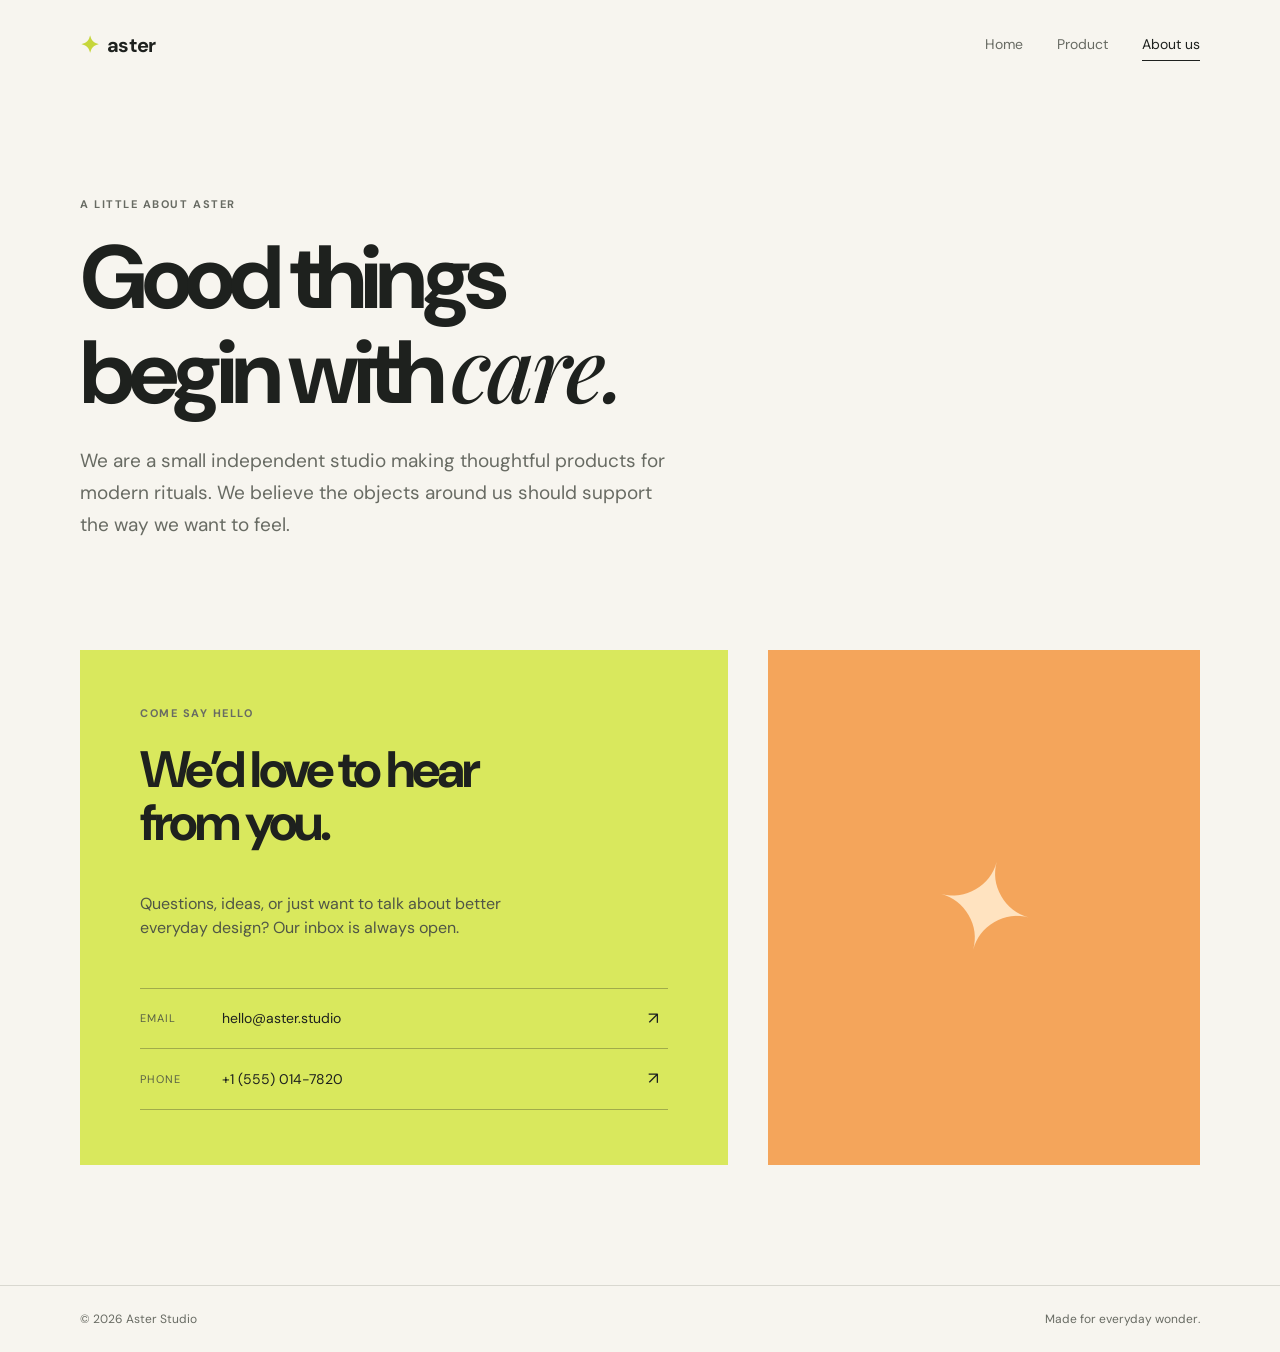
==== about.html @ 7100d3a5 "Add files via upload" ====
<!doctype html>
<html lang="en">
<head>
  <meta charset="utf-8">
  <meta name="viewport" content="width=device-width, initial-scale=1">
  <meta name="description" content="Learn about Aster and get in touch with our team.">
  <title>About us — Aster</title>
  <link rel="stylesheet" href="styles.css">
</head>
<body>
  <header class="site-header">
    <div class="container nav-wrap">
      <a class="brand" href="index.html" aria-label="Aster home"><span class="brand-mark" aria-hidden="true">✦</span><span>aster</span></a>
      <button class="menu-toggle" type="button" aria-expanded="false" aria-controls="site-nav">Menu</button>
      <nav id="site-nav" class="site-nav" aria-label="Primary navigation">
        <a href="index.html">Home</a><a href="product.html">Product</a><a class="active" href="about.html">About us</a>
      </nav>
    </div>
  </header>

  <main>
    <section class="about-hero container">
      <p class="eyebrow">A little about Aster</p>
      <h1>Good things begin with <em>care.</em></h1>
      <p class="about-lead">We are a small independent studio making thoughtful products for modern rituals. We believe the objects around us should support the way we want to feel.</p>
    </section>
    <section class="contact-section container">
      <div class="contact-card">
        <p class="eyebrow">Come say hello</p>
        <h2>We’d love to hear from you.</h2>
        <p>Questions, ideas, or just want to talk about better everyday design? Our inbox is always open.</p>
        <div class="contact-links">
          <a href="mailto:hello@aster.studio"><span>Email</span>hello@aster.studio <b>↗</b></a>
          <a href="tel:+15550147820"><span>Phone</span>+1 (555) 014-7820 <b>↗</b></a>
        </div>
      </div>
      <div class="about-art" aria-hidden="true"><span>✦</span></div>
    </section>
  </main>
  <footer class="site-footer"><div class="container footer-row"><span>© <span data-year></span> Aster Studio</span><span>Made for everyday wonder.</span></div></footer>
  <script src="script.js"></script>
</body>
</html>
---- styles.css ----
@import url('https://fonts.googleapis.com/css2?family=DM+Sans:wght@400;500;600;700&family=Playfair+Display:ital,wght@0,500;1,500;1,600&display=swap');

:root { --ink:#1e211e; --muted:#686b63; --cream:#f7f5ef; --lime:#d9e85d; --line:#d9d8d0; --orange:#f4a55b; }
* { box-sizing:border-box; }
body { margin:0; color:var(--ink); background:var(--cream); font-family:'DM Sans',sans-serif; line-height:1.5; }
a { color:inherit; text-decoration:none; }
.container { width:min(1120px, calc(100% - 80px)); margin:0 auto; }
.site-header { padding:28px 0; }
.nav-wrap,.footer-row { display:flex; align-items:center; justify-content:space-between; }
.brand { display:flex; align-items:center; gap:9px; font-size:20px; font-weight:700; letter-spacing:-.04em; }
.brand-mark { color:#c6d63b; font-size:23px; }
.site-nav { display:flex; gap:34px; font-size:14px; }
.site-nav a { color:var(--muted); padding:5px 0; border-bottom:1px solid transparent; }
.site-nav a:hover,.site-nav a.active { color:var(--ink); border-color:var(--ink); }
.menu-toggle { display:none; border:0; background:transparent; font:inherit; }
.hero { min-height:625px; display:grid; grid-template-columns:1fr 1fr; align-items:center; gap:40px; }
.eyebrow { color:var(--muted); text-transform:uppercase; letter-spacing:.14em; font-size:11px; font-weight:700; margin:0 0 22px; }
h1,h2,h3,p { margin-top:0; }
h1 { max-width:600px; font-size:clamp(52px,7vw,88px); line-height:.98; letter-spacing:-.07em; margin-bottom:28px; }
h1 em,h2 em { font-family:'Playfair Display',serif; font-weight:500; letter-spacing:-.04em; }
.hero-text { color:var(--muted); font-size:17px; max-width:410px; line-height:1.7; margin-bottom:35px; }
.button-row { display:flex; align-items:center; gap:27px; }
.button { display:inline-flex; align-items:center; gap:28px; padding:16px 20px; font-size:13px; font-weight:700; }
.button-dark { color:#fff; background:var(--ink); }
.button-light { color:var(--ink); background:var(--lime); }
.text-link { font-size:13px; font-weight:700; border-bottom:1px solid var(--ink); padding-bottom:4px; }
.text-link span { margin-left:9px; }
.hero-art { height:470px; position:relative; overflow:hidden; background:var(--lime); }
.sun-glow { position:absolute; width:320px; height:320px; border-radius:50%; background:#edf59f; top:62px; left:calc(50% - 160px); }
.product-orbit { position:absolute; border:1px solid rgba(30,33,30,.28); border-radius:50%; transform:rotate(-25deg); }
.orbit-one { width:390px; height:150px; left:calc(50% - 195px); top:166px; }
.orbit-two { width:460px; height:210px; left:calc(50% - 230px); top:135px; transform:rotate(45deg); }
.product-shape { position:absolute; left:calc(50% - 68px); top:130px; width:136px; }
.product-top { width:136px; height:42px; border-radius:50%; background:#fff9e7; border:4px solid #dfd9c0; }
.product-body { height:145px; margin-top:-20px; background:linear-gradient(90deg,#e8e1cb,#fff9e7 50%,#d3ccb5); border-left:4px solid #dfd9c0; border-right:4px solid #dfd9c0; display:flex; justify-content:center; align-items:center; }
.product-body span { display:block; width:14px; height:14px; border-radius:50%; background:var(--orange); box-shadow:0 0 0 10px rgba(244,165,91,.18); }
.product-base { height:23px; background:#cfc8b1; border-radius:0 0 50% 50%; border:4px solid #bab29a; margin-top:-7px; }
.art-note { position:absolute; font-family:'Playfair Display',serif; font-size:13px; font-style:italic; }
.note-one { top:45px; left:25px; transform:rotate(-8deg); }.note-two { bottom:43px; right:25px; transform:rotate(8deg); }
.intro-band { padding:92px 0; background:#eae8df; }
.intro-grid { display:grid; grid-template-columns:1fr 2fr 1.2fr; gap:40px; align-items:start; }
.intro-grid h2 { font-size:clamp(30px,4vw,47px); line-height:1.08; letter-spacing:-.06em; margin:0; }.intro-grid > p:last-child { color:var(--muted); max-width:260px; }
.values-section { display:grid; grid-template-columns:repeat(3,1fr); gap:50px; padding:90px 0 110px; }.value-number,.detail-item > span { color:var(--muted); font-size:11px; }.value-card h3 { font-size:22px; margin:25px 0 10px; letter-spacing:-.04em; }.value-card p { color:var(--muted); max-width:240px; font-size:14px; }
.site-footer { border-top:1px solid var(--line); padding:24px 0; color:var(--muted); font-size:12px; }
.page-hero { min-height:510px; display:grid; grid-template-columns:1fr 1fr; align-items:center; gap:50px; }.page-hero h1 { font-size:clamp(60px,8vw,110px); }.product-showcase { height:370px; background:#eae8df; position:relative; overflow:hidden; }.showcase-glow { position:absolute; width:300px; height:300px; border-radius:50%; background:var(--orange); opacity:.75; top:36px; left:calc(50% - 150px); }.showcase-object { position:absolute; top:75px; left:calc(50% - 75px); width:150px; height:230px; background:linear-gradient(90deg,#d4c6aa,#fff6dd 48%,#c9baa0); border-radius:75px 75px 36px 36px; box-shadow:17px 19px 0 rgba(30,33,30,.12); }.object-light { width:18px; height:18px; border-radius:50%; background:var(--lime); margin:96px auto 0; box-shadow:0 0 0 12px rgba(217,232,93,.23); }.object-detail { position:absolute; bottom:23px; left:30px; right:30px; height:2px; background:rgba(30,33,30,.2); }.product-details { display:grid; grid-template-columns:1fr 1.2fr; gap:100px; padding:105px 0; }.detail-intro h2 { font-size:clamp(35px,4vw,55px); letter-spacing:-.06em; line-height:1.06; }.detail-list { border-top:1px solid var(--line); }.detail-item { display:grid; grid-template-columns:42px 1fr; gap:22px; padding:26px 0; border-bottom:1px solid var(--line); }.detail-item h3 { font-size:17px; margin:0 0 7px; }.detail-item p { color:var(--muted); font-size:14px; margin:0; max-width:350px; }.cta-band { background:var(--ink); color:#fff; padding:90px 0; }.cta-content { text-align:center; }.cta-content .eyebrow { color:#afb5a7; }.cta-content h2 { font-size:clamp(35px,5vw,60px); letter-spacing:-.06em; margin-bottom:30px; }
.about-hero { padding:105px 0 90px; max-width:850px; margin-left:max(40px, calc((100% - 1120px)/2)); }.about-hero h1 { font-size:clamp(50px,7vw,92px); }.about-lead { color:var(--muted); font-size:19px; line-height:1.7; max-width:590px; }.contact-section { display:grid; grid-template-columns:1.2fr .8fr; gap:40px; padding-bottom:120px; }.contact-card { background:var(--lime); padding:55px 60px; }.contact-card h2 { font-size:clamp(32px,4vw,52px); line-height:1.03; letter-spacing:-.06em; max-width:420px; }.contact-card > p:not(.eyebrow) { color:#505646; max-width:400px; }.contact-links { margin-top:48px; }.contact-links a { display:grid; grid-template-columns:70px 1fr 20px; gap:12px; align-items:center; border-top:1px solid rgba(30,33,30,.3); padding:17px 0; font-size:14px; }.contact-links a:last-child { border-bottom:1px solid rgba(30,33,30,.3); }.contact-links span { font-size:11px; text-transform:uppercase; color:#596145; letter-spacing:.1em; }.contact-links b { font-size:17px; font-weight:400; }.about-art { background:var(--orange); display:grid; place-items:center; min-height:370px; }.about-art span { font-size:120px; color:#ffe3c0; transform:rotate(15deg); }
@media (max-width:700px) { .container { width:min(100% - 40px, 520px); }.site-header { padding:20px 0; }.menu-toggle { display:block; z-index:2; font-size:13px; }.site-nav { display:none; position:absolute; top:65px; left:20px; right:20px; padding:18px 20px; background:var(--ink); flex-direction:column; gap:12px; z-index:1; }.site-nav.open { display:flex; }.site-nav a,.site-nav a.active { color:#fff; border:0; }.hero,.page-hero,.product-details,.contact-section { grid-template-columns:1fr; }.hero { min-height:auto; padding:70px 0 80px; gap:60px; }.hero-art { height:370px; }.intro-band { padding:65px 0; }.intro-grid,.values-section { grid-template-columns:1fr; gap:24px; }.values-section { padding:65px 0 80px; gap:45px; }.value-card h3 { margin-top:12px; }.footer-row { gap:15px; align-items:flex-start; flex-direction:column; }.page-hero { padding:70px 0; gap:30px; }.page-hero h1 { margin-bottom:20px; }.product-showcase { height:320px; }.product-details { padding:75px 0; gap:30px; }.cta-band { padding:70px 0; }.about-hero { margin:0 auto; padding:75px 0 55px; }.contact-section { padding-bottom:75px; gap:20px; }.contact-card { padding:35px 28px; }.about-art { min-height:260px; }.about-art span { font-size:90px; } }
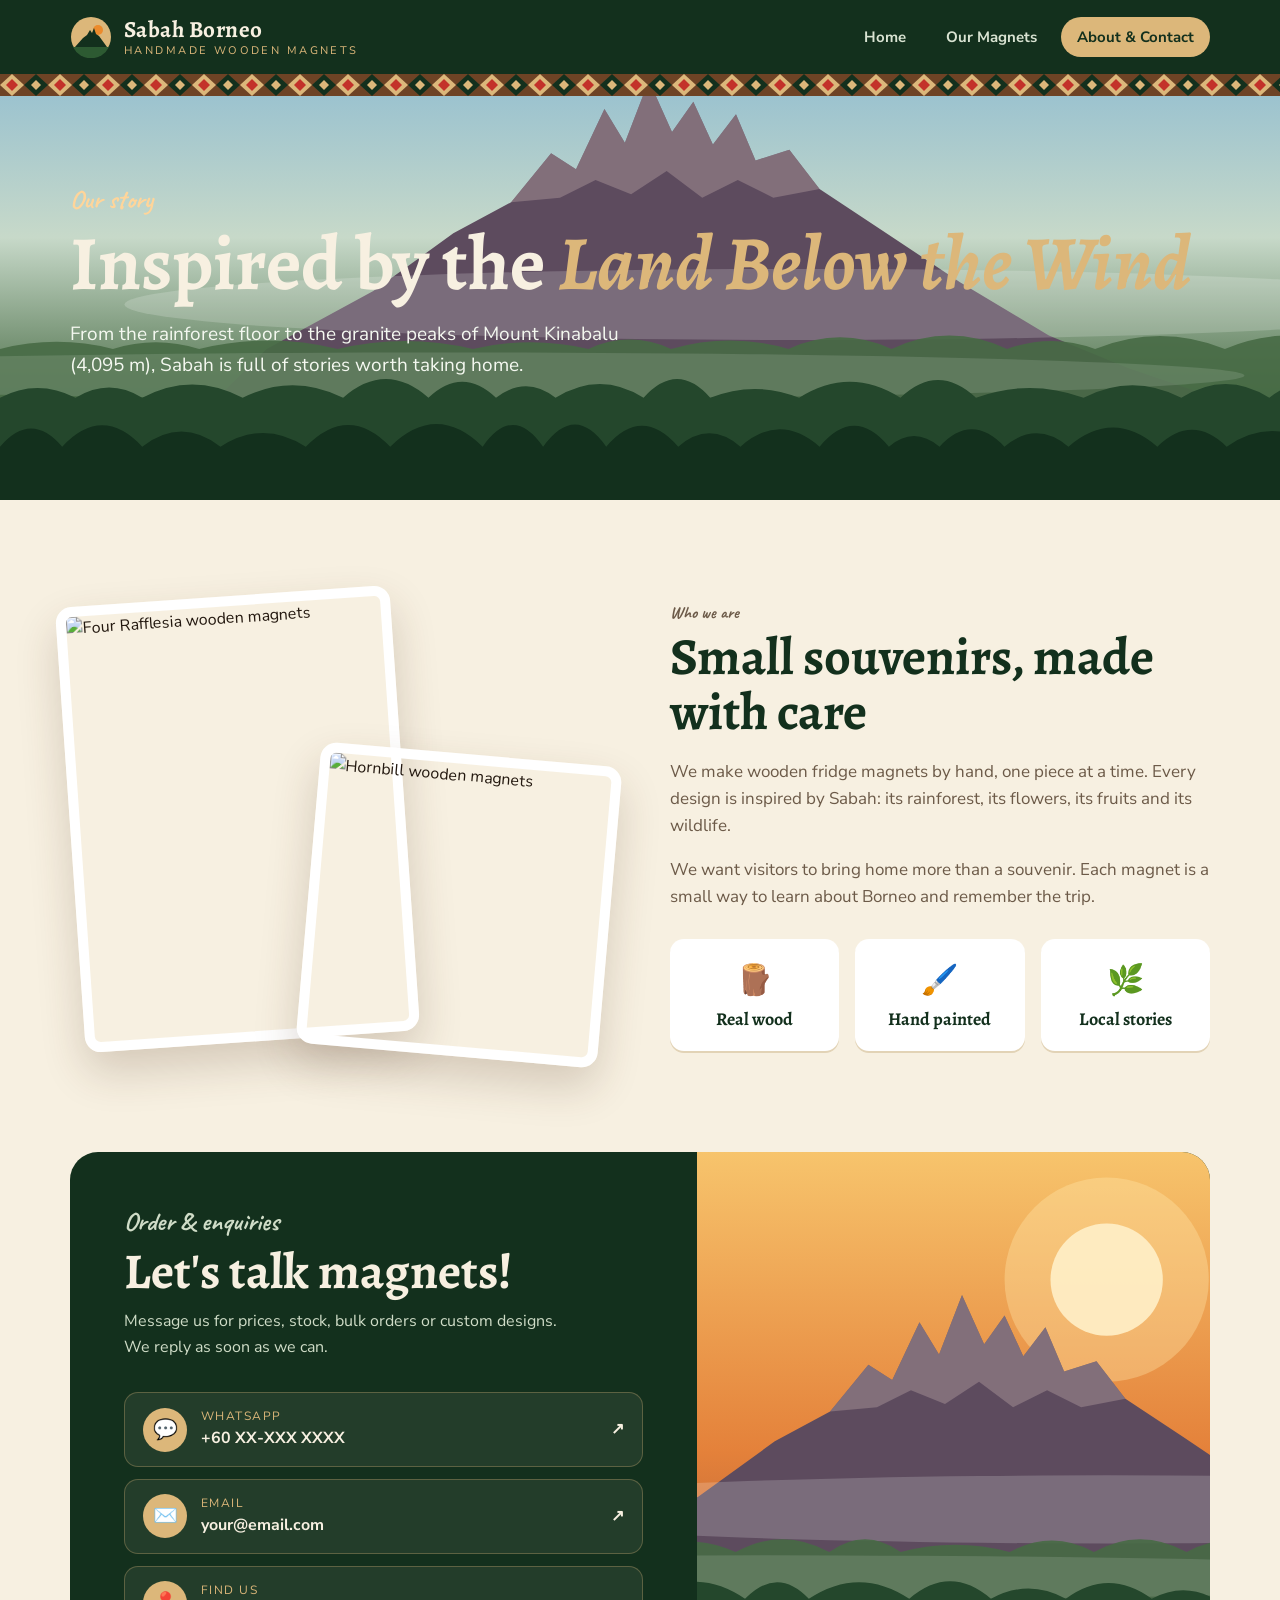
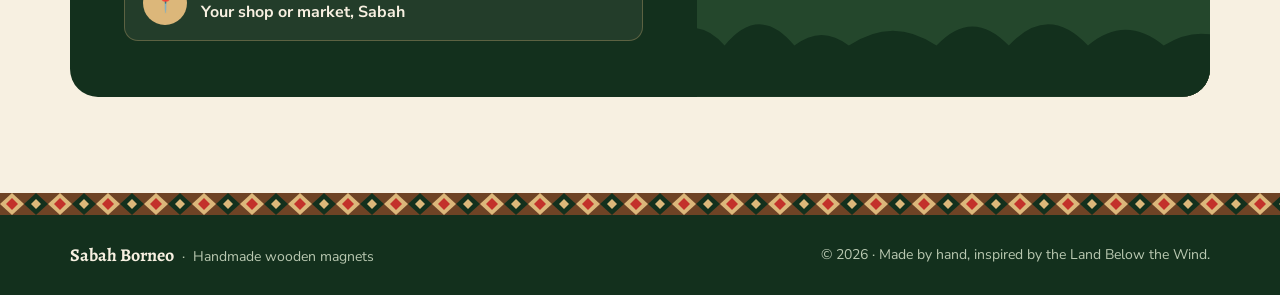
==== commit ed6c7244: "Add files via upload" ====
--- a/about.html
+++ b/about.html
@@ -1,43 +1,81 @@
-<!doctype html>
-<html lang="en">
-<head>
-  <meta charset="utf-8">
-  <meta name="viewport" content="width=device-width, initial-scale=1">
-  <meta name="description" content="Learn about Aster and get in touch with our team.">
-  <title>About us — Aster</title>
-  <link rel="stylesheet" href="styles.css">
-</head>
-<body>
-  <header class="site-header">
-    <div class="container nav-wrap">
-      <a class="brand" href="index.html" aria-label="Aster home"><span class="brand-mark" aria-hidden="true">✦</span><span>aster</span></a>
-      <button class="menu-toggle" type="button" aria-expanded="false" aria-controls="site-nav">Menu</button>
-      <nav id="site-nav" class="site-nav" aria-label="Primary navigation">
-        <a href="index.html">Home</a><a href="product.html">Product</a><a class="active" href="about.html">About us</a>
-      </nav>
-    </div>
-  </header>
-
-  <main>
-    <section class="about-hero container">
-      <p class="eyebrow">A little about Aster</p>
-      <h1>Good things begin with <em>care.</em></h1>
-      <p class="about-lead">We are a small independent studio making thoughtful products for modern rituals. We believe the objects around us should support the way we want to feel.</p>
-    </section>
-    <section class="contact-section container">
-      <div class="contact-card">
-        <p class="eyebrow">Come say hello</p>
-        <h2>We’d love to hear from you.</h2>
-        <p>Questions, ideas, or just want to talk about better everyday design? Our inbox is always open.</p>
-        <div class="contact-links">
-          <a href="mailto:hello@aster.studio"><span>Email</span>hello@aster.studio <b>↗</b></a>
-          <a href="tel:+15550147820"><span>Phone</span>+1 (555) 014-7820 <b>↗</b></a>
-        </div>
-      </div>
-      <div class="about-art" aria-hidden="true"><span>✦</span></div>
-    </section>
-  </main>
-  <footer class="site-footer"><div class="container footer-row"><span>© <span data-year></span> Aster Studio</span><span>Made for everyday wonder.</span></div></footer>
-  <script src="script.js"></script>
-</body>
-</html>
+<!doctype html>
+<html lang="en">
+<head>
+  <meta charset="utf-8">
+  <meta name="viewport" content="width=device-width, initial-scale=1">
+  <meta name="description" content="The story behind our handmade Sabah Borneo wooden magnets, and how to order.">
+  <title>About & Contact — Sabah Borneo Handmade Wooden Magnets</title>
+  <link rel="stylesheet" href="styles.css">
+</head>
+<body>
+  <header class="site-header">
+    <div class="container nav-wrap">
+      <a class="brand" href="index.html" aria-label="Sabah Borneo Magnets home">
+        <svg class="brand-mark" viewBox="0 0 42 42" aria-hidden="true"><circle cx="21" cy="21" r="20" fill="#dcb77a"/><circle cx="28" cy="14" r="5" fill="#ec8b2c"/><path d="M5 31 L13 22 L17 19 L20 14 L22 17 L24 12 L26 18 L29 20 L37 31 Z" fill="#13301d"/><path d="M3 31 H39 A20 20 0 0 1 3 31Z" fill="#2d5a32"/></svg>
+        <span class="brand-text"><strong>Sabah Borneo</strong><small>Handmade wooden magnets</small></span>
+      </a>
+      <button class="menu-toggle" type="button" aria-expanded="false" aria-controls="site-nav">Menu</button>
+      <nav id="site-nav" class="site-nav" aria-label="Primary navigation"><a href="index.html">Home</a><a href="product.html">Our Magnets</a><a class="active" href="about.html">About & Contact</a></nav>
+    </div>
+  </header>
+  <div class="motif-strip" aria-hidden="true"></div>
+
+  <main>
+    <section class="page-hero kinabalu">
+      <svg class="scene-svg" viewBox="0 0 1440 640" preserveAspectRatio="xMidYMax slice" aria-hidden="true"><g transform="translate(-170 0)"><path d="M300 640 L470 470 L590 405 L680 340 L745 305 L790 250 L818 268 L850 200 L873 238 L900 168 L926 226 L950 192 L972 240 L998 206 L1020 258 L1058 246 L1092 290 L1160 335 L1250 395 L1350 455 L1440 492 L1640 560 L1640 640 Z" fill="#5d4b5e"/><path d="M745 305 L790 250 L818 268 L850 200 L873 238 L900 168 L926 226 L950 192 L972 240 L998 206 L1020 258 L1058 246 L1092 290 L1040 300 L1000 280 L960 300 L920 270 L880 296 L840 280 L800 300 Z" fill="#a08d92" opacity=".55"/></g><ellipse cx="900" cy="420" rx="760" ry="40" fill="#fff" opacity=".18"/><path d="M0 640 L0 470 q64 -16 127 0 q48 -15 97 0 q78 -19 156 0 q76 -18 152 0 q65 -15 130 0 q46 -21 93 0 q66 -19 132 0 q58 -26 116 0 q65 -30 130 0 q50 -18 99 0 q73 -29 146 0 q72 -30 145 0 L1440 640 Z" fill="#476b45" opacity="0.9"/><ellipse cx="500" cy="500" rx="900" ry="26" fill="#fff" opacity=".12"/><path d="M0 640 L0 525 q42 -22 85 0 q38 -23 75 0 q56 -30 113 0 q56 -28 113 0 q48 -42 96 0 q38 -36 76 0 q34 -26 67 0 q50 -31 99 0 q38 -42 75 0 q50 -20 100 0 q57 -36 114 0 q42 -40 85 0 q60 -22 121 0 q55 -28 110 0 q50 -31 99 0 q38 -31 76 0 L1440 640 Z" fill="#24472c" opacity="1"/><path d="M0 640 L0 580 q35 -41 70 0 q45 -48 90 0 q44 -34 88 0 q48 -31 96 0 q48 -49 95 0 q52 -51 104 0 q34 -49 68 0 q36 -50 71 0 q40 -47 81 0 q35 -30 70 0 q44 -39 89 0 q39 -47 78 0 q28 -24 57 0 q36 -39 73 0 q36 -30 72 0 q50 -43 100 0 q39 -38 78 0 q51 -35 102 0 L1440 640 Z" fill="#13301d" opacity="1"/></svg>
+      <div class="container">
+        <p class="eyebrow">Our story</p>
+        <h1>Inspired by the <em>Land Below the Wind</em></h1>
+        <p class="lead">From the rainforest floor to the granite peaks of Mount Kinabalu (4,095 m), Sabah is full of stories worth taking home.</p>
+      </div>
+    </section>
+
+    <section class="section container">
+      <div class="about-grid">
+        <div class="about-photos">
+          <img class="p1" src="images/rafflesia-set.jpg" alt="Four Rafflesia wooden magnets" loading="lazy">
+          <img class="p2" src="images/hornbill-set.jpg" alt="Hornbill wooden magnets" loading="lazy">
+        </div>
+        <div class="about-copy">
+          <p class="eyebrow">Who we are</p>
+          <h2>Small souvenirs, made with care</h2>
+          <p>We make wooden fridge magnets by hand, one piece at a time. Every design is inspired by Sabah: its rainforest, its flowers, its fruits and its wildlife.</p>
+          <p>We want visitors to bring home more than a souvenir. Each magnet is a small way to learn about Borneo and remember the trip.</p>
+          <div class="values">
+            <div class="value"><span aria-hidden="true">🪵</span><strong>Real wood</strong></div>
+            <div class="value"><span aria-hidden="true">🖌️</span><strong>Hand painted</strong></div>
+            <div class="value"><span aria-hidden="true">🌿</span><strong>Local stories</strong></div>
+          </div>
+        </div>
+      </div>
+    </section>
+
+    <section class="section container" id="contact" style="padding-top:0">
+      <div class="contact-card">
+        <div class="contact-main">
+          <p class="eyebrow">Order &amp; enquiries</p>
+          <h2>Let's talk magnets!</h2>
+          <p>Message us for prices, stock, bulk orders or custom designs. We reply as soon as we can.</p>
+          <div class="contact-links">
+            <!-- EDIT: replace 60XXXXXXXXX with your WhatsApp number (country code, no + or spaces) -->
+            <a href="https://wa.me/60XXXXXXXXX" target="_blank" rel="noopener"><span class="ic" aria-hidden="true">💬</span><span><small>WhatsApp</small><strong>+60 XX-XXX XXXX</strong></span><b>↗</b></a>
+            <!-- EDIT: replace with your email -->
+            <a href="mailto:your@email.com"><span class="ic" aria-hidden="true">✉️</span><span><small>Email</small><strong>your@email.com</strong></span><b>↗</b></a>
+            <!-- EDIT: replace with your shop / market location -->
+            <a href="#contact"><span class="ic" aria-hidden="true">📍</span><span><small>Find us</small><strong>Your shop or market, Sabah</strong></span><b></b></a>
+          </div>
+        </div>
+        <div class="contact-art" aria-hidden="true"><svg class="scene-svg" viewBox="0 0 1440 640" preserveAspectRatio="xMidYMax slice" aria-hidden="true"><circle cx="900" cy="150" r="120" fill="#ffe7ad" opacity=".35"/><circle cx="900" cy="150" r="66" fill="#fff0c8" opacity=".9"/><g transform="translate(-170 0)"><path d="M300 640 L470 470 L590 405 L680 340 L745 305 L790 250 L818 268 L850 200 L873 238 L900 168 L926 226 L950 192 L972 240 L998 206 L1020 258 L1058 246 L1092 290 L1160 335 L1250 395 L1350 455 L1440 492 L1640 560 L1640 640 Z" fill="#5d4b5e"/><path d="M745 305 L790 250 L818 268 L850 200 L873 238 L900 168 L926 226 L950 192 L972 240 L998 206 L1020 258 L1058 246 L1092 290 L1040 300 L1000 280 L960 300 L920 270 L880 296 L840 280 L800 300 Z" fill="#a08d92" opacity=".55"/></g><ellipse cx="900" cy="420" rx="760" ry="40" fill="#fff" opacity=".18"/><path d="M0 640 L0 470 q65 -17 130 0 q56 -18 112 0 q56 -30 113 0 q54 -25 109 0 q55 -30 110 0 q42 -30 84 0 q64 -17 128 0 q50 -27 99 0 q54 -30 109 0 q53 -28 106 0 q63 -17 126 0 q67 -29 134 0 q68 -17 135 0 L1440 640 Z" fill="#476b45" opacity="0.9"/><ellipse cx="500" cy="500" rx="900" ry="26" fill="#fff" opacity=".12"/><path d="M0 640 L0 525 q56 -25 112 0 q38 -24 76 0 q34 -24 67 0 q52 -34 103 0 q58 -40 117 0 q38 -39 75 0 q59 -39 118 0 q48 -41 96 0 q44 -24 88 0 q50 -37 101 0 q37 -20 74 0 q33 -43 66 0 q54 -23 107 0 q50 -43 99 0 q37 -33 74 0 q60 -26 121 0 L1440 640 Z" fill="#24472c" opacity="1"/><path d="M0 640 L0 580 q34 -24 69 0 q36 -30 72 0 q37 -40 74 0 q36 -48 71 0 q46 -34 93 0 q36 -41 72 0 q41 -50 82 0 q32 -25 64 0 q52 -35 103 0 q42 -45 85 0 q46 -50 93 0 q44 -37 89 0 q44 -28 88 0 q45 -28 90 0 q44 -40 89 0 q28 -51 57 0 q42 -48 84 0 q34 -43 67 0 L1440 640 Z" fill="#13301d" opacity="1"/></svg></div>
+      </div>
+    </section>
+  </main>
+  <div class="motif-strip" aria-hidden="true"></div>
+  <footer class="site-footer">
+    <div class="container footer-row">
+      <span><strong>Sabah Borneo</strong> &nbsp;·&nbsp; Handmade wooden magnets</span>
+      <span>© <span data-year></span> · Made by hand, inspired by the Land Below the Wind.</span>
+    </div>
+  </footer>
+  <script src="script.js"></script>
+</body>
+</html>
--- a/styles.css
+++ b/styles.css
@@ -1,47 +1,206 @@
-@import url('https://fonts.googleapis.com/css2?family=DM+Sans:wght@400;500;600;700&family=Playfair+Display:ital,wght@0,500;1,500;1,600&display=swap');
-
-:root { --ink:#1e211e; --muted:#686b63; --cream:#f7f5ef; --lime:#d9e85d; --line:#d9d8d0; --orange:#f4a55b; }
-* { box-sizing:border-box; }
-body { margin:0; color:var(--ink); background:var(--cream); font-family:'DM Sans',sans-serif; line-height:1.5; }
-a { color:inherit; text-decoration:none; }
-.container { width:min(1120px, calc(100% - 80px)); margin:0 auto; }
-.site-header { padding:28px 0; }
-.nav-wrap,.footer-row { display:flex; align-items:center; justify-content:space-between; }
-.brand { display:flex; align-items:center; gap:9px; font-size:20px; font-weight:700; letter-spacing:-.04em; }
-.brand-mark { color:#c6d63b; font-size:23px; }
-.site-nav { display:flex; gap:34px; font-size:14px; }
-.site-nav a { color:var(--muted); padding:5px 0; border-bottom:1px solid transparent; }
-.site-nav a:hover,.site-nav a.active { color:var(--ink); border-color:var(--ink); }
-.menu-toggle { display:none; border:0; background:transparent; font:inherit; }
-.hero { min-height:625px; display:grid; grid-template-columns:1fr 1fr; align-items:center; gap:40px; }
-.eyebrow { color:var(--muted); text-transform:uppercase; letter-spacing:.14em; font-size:11px; font-weight:700; margin:0 0 22px; }
-h1,h2,h3,p { margin-top:0; }
-h1 { max-width:600px; font-size:clamp(52px,7vw,88px); line-height:.98; letter-spacing:-.07em; margin-bottom:28px; }
-h1 em,h2 em { font-family:'Playfair Display',serif; font-weight:500; letter-spacing:-.04em; }
-.hero-text { color:var(--muted); font-size:17px; max-width:410px; line-height:1.7; margin-bottom:35px; }
-.button-row { display:flex; align-items:center; gap:27px; }
-.button { display:inline-flex; align-items:center; gap:28px; padding:16px 20px; font-size:13px; font-weight:700; }
-.button-dark { color:#fff; background:var(--ink); }
-.button-light { color:var(--ink); background:var(--lime); }
-.text-link { font-size:13px; font-weight:700; border-bottom:1px solid var(--ink); padding-bottom:4px; }
-.text-link span { margin-left:9px; }
-.hero-art { height:470px; position:relative; overflow:hidden; background:var(--lime); }
-.sun-glow { position:absolute; width:320px; height:320px; border-radius:50%; background:#edf59f; top:62px; left:calc(50% - 160px); }
-.product-orbit { position:absolute; border:1px solid rgba(30,33,30,.28); border-radius:50%; transform:rotate(-25deg); }
-.orbit-one { width:390px; height:150px; left:calc(50% - 195px); top:166px; }
-.orbit-two { width:460px; height:210px; left:calc(50% - 230px); top:135px; transform:rotate(45deg); }
-.product-shape { position:absolute; left:calc(50% - 68px); top:130px; width:136px; }
-.product-top { width:136px; height:42px; border-radius:50%; background:#fff9e7; border:4px solid #dfd9c0; }
-.product-body { height:145px; margin-top:-20px; background:linear-gradient(90deg,#e8e1cb,#fff9e7 50%,#d3ccb5); border-left:4px solid #dfd9c0; border-right:4px solid #dfd9c0; display:flex; justify-content:center; align-items:center; }
-.product-body span { display:block; width:14px; height:14px; border-radius:50%; background:var(--orange); box-shadow:0 0 0 10px rgba(244,165,91,.18); }
-.product-base { height:23px; background:#cfc8b1; border-radius:0 0 50% 50%; border:4px solid #bab29a; margin-top:-7px; }
-.art-note { position:absolute; font-family:'Playfair Display',serif; font-size:13px; font-style:italic; }
-.note-one { top:45px; left:25px; transform:rotate(-8deg); }.note-two { bottom:43px; right:25px; transform:rotate(8deg); }
-.intro-band { padding:92px 0; background:#eae8df; }
-.intro-grid { display:grid; grid-template-columns:1fr 2fr 1.2fr; gap:40px; align-items:start; }
-.intro-grid h2 { font-size:clamp(30px,4vw,47px); line-height:1.08; letter-spacing:-.06em; margin:0; }.intro-grid > p:last-child { color:var(--muted); max-width:260px; }
-.values-section { display:grid; grid-template-columns:repeat(3,1fr); gap:50px; padding:90px 0 110px; }.value-number,.detail-item > span { color:var(--muted); font-size:11px; }.value-card h3 { font-size:22px; margin:25px 0 10px; letter-spacing:-.04em; }.value-card p { color:var(--muted); max-width:240px; font-size:14px; }
-.site-footer { border-top:1px solid var(--line); padding:24px 0; color:var(--muted); font-size:12px; }
-.page-hero { min-height:510px; display:grid; grid-template-columns:1fr 1fr; align-items:center; gap:50px; }.page-hero h1 { font-size:clamp(60px,8vw,110px); }.product-showcase { height:370px; background:#eae8df; position:relative; overflow:hidden; }.showcase-glow { position:absolute; width:300px; height:300px; border-radius:50%; background:var(--orange); opacity:.75; top:36px; left:calc(50% - 150px); }.showcase-object { position:absolute; top:75px; left:calc(50% - 75px); width:150px; height:230px; background:linear-gradient(90deg,#d4c6aa,#fff6dd 48%,#c9baa0); border-radius:75px 75px 36px 36px; box-shadow:17px 19px 0 rgba(30,33,30,.12); }.object-light { width:18px; height:18px; border-radius:50%; background:var(--lime); margin:96px auto 0; box-shadow:0 0 0 12px rgba(217,232,93,.23); }.object-detail { position:absolute; bottom:23px; left:30px; right:30px; height:2px; background:rgba(30,33,30,.2); }.product-details { display:grid; grid-template-columns:1fr 1.2fr; gap:100px; padding:105px 0; }.detail-intro h2 { font-size:clamp(35px,4vw,55px); letter-spacing:-.06em; line-height:1.06; }.detail-list { border-top:1px solid var(--line); }.detail-item { display:grid; grid-template-columns:42px 1fr; gap:22px; padding:26px 0; border-bottom:1px solid var(--line); }.detail-item h3 { font-size:17px; margin:0 0 7px; }.detail-item p { color:var(--muted); font-size:14px; margin:0; max-width:350px; }.cta-band { background:var(--ink); color:#fff; padding:90px 0; }.cta-content { text-align:center; }.cta-content .eyebrow { color:#afb5a7; }.cta-content h2 { font-size:clamp(35px,5vw,60px); letter-spacing:-.06em; margin-bottom:30px; }
-.about-hero { padding:105px 0 90px; max-width:850px; margin-left:max(40px, calc((100% - 1120px)/2)); }.about-hero h1 { font-size:clamp(50px,7vw,92px); }.about-lead { color:var(--muted); font-size:19px; line-height:1.7; max-width:590px; }.contact-section { display:grid; grid-template-columns:1.2fr .8fr; gap:40px; padding-bottom:120px; }.contact-card { background:var(--lime); padding:55px 60px; }.contact-card h2 { font-size:clamp(32px,4vw,52px); line-height:1.03; letter-spacing:-.06em; max-width:420px; }.contact-card > p:not(.eyebrow) { color:#505646; max-width:400px; }.contact-links { margin-top:48px; }.contact-links a { display:grid; grid-template-columns:70px 1fr 20px; gap:12px; align-items:center; border-top:1px solid rgba(30,33,30,.3); padding:17px 0; font-size:14px; }.contact-links a:last-child { border-bottom:1px solid rgba(30,33,30,.3); }.contact-links span { font-size:11px; text-transform:uppercase; color:#596145; letter-spacing:.1em; }.contact-links b { font-size:17px; font-weight:400; }.about-art { background:var(--orange); display:grid; place-items:center; min-height:370px; }.about-art span { font-size:120px; color:#ffe3c0; transform:rotate(15deg); }
-@media (max-width:700px) { .container { width:min(100% - 40px, 520px); }.site-header { padding:20px 0; }.menu-toggle { display:block; z-index:2; font-size:13px; }.site-nav { display:none; position:absolute; top:65px; left:20px; right:20px; padding:18px 20px; background:var(--ink); flex-direction:column; gap:12px; z-index:1; }.site-nav.open { display:flex; }.site-nav a,.site-nav a.active { color:#fff; border:0; }.hero,.page-hero,.product-details,.contact-section { grid-template-columns:1fr; }.hero { min-height:auto; padding:70px 0 80px; gap:60px; }.hero-art { height:370px; }.intro-band { padding:65px 0; }.intro-grid,.values-section { grid-template-columns:1fr; gap:24px; }.values-section { padding:65px 0 80px; gap:45px; }.value-card h3 { margin-top:12px; }.footer-row { gap:15px; align-items:flex-start; flex-direction:column; }.page-hero { padding:70px 0; gap:30px; }.page-hero h1 { margin-bottom:20px; }.product-showcase { height:320px; }.product-details { padding:75px 0; gap:30px; }.cta-band { padding:70px 0; }.about-hero { margin:0 auto; padding:75px 0 55px; }.contact-section { padding-bottom:75px; gap:20px; }.contact-card { padding:35px 28px; }.about-art { min-height:260px; }.about-art span { font-size:90px; } }
+@import url('https://fonts.googleapis.com/css2?family=Alegreya:ital,wght@0,500;0,700;0,800;1,500;1,700&family=Nunito+Sans:wght@400;600;700;800&family=Caveat:wght@600;700&display=swap');
+
+/* ===== Sabah Borneo palette ===== */
+:root {
+  --jungle: #13301d;      /* deep rainforest */
+  --leaf: #2d5a32;        /* canopy green */
+  --moss: #7c9a3d;        /* young leaf */
+  --mist: #e6eee2;        /* morning mist */
+  --kayu: #6e4325;        /* wood brown */
+  --kayu-dark: #4a2b17;
+  --rattan: #dcb77a;      /* rattan / plywood */
+  --cream: #f7f0e1;
+  --rafflesia: #c3312a;   /* rafflesia red */
+  --sunset: #ec8b2c;      /* Kinabalu sunset */
+  --ink: #23180f;
+  --muted: #6c5a48;
+  --line: #e2d3b6;
+  --radius: 18px;
+  /* Borneo-inspired geometric border (diamonds + hooks) */
+  --motif: url("data:image/svg+xml,%3Csvg xmlns='http://www.w3.org/2000/svg' width='48' height='22' viewBox='0 0 48 22'%3E%3Crect width='48' height='22' fill='%236e4325'/%3E%3Cpath d='M0 11 L12 0 L24 11 L12 22 Z' fill='%23dcb77a'/%3E%3Cpath d='M12 5 L18 11 L12 17 L6 11 Z' fill='%23c3312a'/%3E%3Cpath d='M24 11 L36 0 L48 11 L36 22 Z' fill='%2313301d'/%3E%3Cpath d='M36 6 L41 11 L36 16 L31 11 Z' fill='%23dcb77a'/%3E%3C/svg%3E");
+}
+
+* { box-sizing: border-box; }
+html { scroll-behavior: smooth; }
+body { margin: 0; color: var(--ink); background: var(--cream); font-family: 'Nunito Sans', sans-serif; line-height: 1.6; }
+img { max-width: 100%; display: block; }
+a { color: inherit; text-decoration: none; }
+h1, h2, h3 { font-family: 'Alegreya', serif; margin-top: 0; line-height: 1.05; }
+p { margin-top: 0; }
+.container { width: min(1140px, calc(100% - 64px)); margin: 0 auto; }
+.motif-strip { height: 22px; background: var(--motif) repeat-x; }
+
+/* ===== Header ===== */
+.site-header { background: var(--jungle); color: var(--cream); position: relative; z-index: 5; }
+.nav-wrap { display: flex; align-items: center; justify-content: space-between; padding: 16px 0; }
+.brand { display: flex; align-items: center; gap: 12px; }
+.brand-mark { width: 42px; height: 42px; flex: none; }
+.brand-text { display: flex; flex-direction: column; line-height: 1; }
+.brand-text strong { font-family: 'Alegreya', serif; font-size: 23px; letter-spacing: .02em; }
+.brand-text small { font-size: 11px; letter-spacing: .22em; text-transform: uppercase; color: var(--rattan); margin-top: 4px; }
+.site-nav { display: flex; gap: 8px; font-weight: 700; font-size: 15px; }
+.site-nav a { padding: 8px 16px; border-radius: 999px; color: #d9e3d2; transition: background .2s, color .2s; }
+.site-nav a:hover { background: rgba(255,255,255,.08); color: #fff; }
+.site-nav a.active { background: var(--rattan); color: var(--jungle); }
+.menu-toggle { display: none; border: 2px solid var(--rattan); color: var(--rattan); background: transparent; font: 700 14px 'Nunito Sans', sans-serif; padding: 6px 14px; border-radius: 999px; cursor: pointer; }
+
+/* ===== Buttons & labels ===== */
+.eyebrow { display: inline-block; font-family: 'Caveat', cursive; font-size: 26px; font-weight: 700; color: var(--sunset); margin: 0 0 8px; line-height: 1.1; }
+.button { display: inline-flex; align-items: center; gap: 12px; padding: 15px 26px; border-radius: 999px; font-weight: 800; font-size: 15px; transition: transform .2s, box-shadow .2s; }
+.button:hover { transform: translateY(-2px); box-shadow: 0 10px 22px rgba(0,0,0,.18); }
+.button-red { background: var(--rafflesia); color: #fff; }
+.button-cream { background: var(--cream); color: var(--jungle); }
+.button-outline { border: 2px solid currentColor; }
+.button-row { display: flex; flex-wrap: wrap; gap: 14px; }
+
+/* ===== Home hero: Mount Kinabalu + rainforest ===== */
+.hero-scene { position: relative; overflow: hidden; color: var(--cream);
+  background: linear-gradient(180deg, #f6c56f 0%, #ef9a4a 28%, #b9654a 48%, #4f5f4a 70%, var(--jungle) 100%); }
+.scene-svg { position: absolute; inset: auto 0 0 0; width: 100%; height: 100%; pointer-events: none; }
+.hero-inner { position: relative; z-index: 2; display: grid; grid-template-columns: 1.1fr .9fr; gap: 48px; align-items: center; min-height: 640px; padding: 70px 0 110px; }
+.hero-copy h1 { font-size: clamp(46px, 6.4vw, 84px); font-weight: 800; margin-bottom: 22px; text-shadow: 0 3px 18px rgba(19,48,29,.45); }
+.hero-copy h1 em { color: #ffe0a3; font-style: italic; }
+.hero-copy .eyebrow { color: #fff3d6; }
+.hero-text { font-size: 19px; max-width: 470px; margin-bottom: 32px; color: #fff7e6; text-shadow: 0 2px 10px rgba(19,48,29,.5); }
+.hero-photo { position: relative; justify-self: end; width: min(360px, 100%); }
+.hero-photo .frame { background: var(--rattan); padding: 12px; border-radius: 24px; transform: rotate(3deg); box-shadow: 0 30px 60px rgba(19,48,29,.45); }
+.hero-photo img { border-radius: 14px; aspect-ratio: 4/5; object-fit: cover; width: 100%; height: auto; }
+.stamp { position: absolute; left: -26px; bottom: 34px; width: 116px; height: 116px; border-radius: 50%; background: var(--rafflesia); color: #fff; display: grid; place-items: center; text-align: center; font-family: 'Caveat', cursive; font-size: 22px; line-height: 1; transform: rotate(-12deg); border: 4px dashed #ffd9a8; box-shadow: 0 10px 24px rgba(0,0,0,.25); }
+.peak-label { position: absolute; z-index: 2; font-family: 'Caveat', cursive; font-size: 20px; color: #fff3d6; opacity: .9; }
+
+/* ===== Section basics ===== */
+.section { padding: 96px 0; }
+.section-head { max-width: 640px; margin-bottom: 48px; }
+.section-head h2 { font-size: clamp(34px, 4.5vw, 54px); color: var(--jungle); margin-bottom: 14px; }
+.section-head p { color: var(--muted); font-size: 17px; }
+.center { text-align: center; margin-left: auto; margin-right: auto; }
+
+/* ===== Story cards ===== */
+.story-grid { display: grid; grid-template-columns: repeat(3, 1fr); gap: 28px; }
+.story-card { background: #fff; border-radius: var(--radius); overflow: hidden; box-shadow: 0 2px 0 var(--line), 0 18px 40px rgba(74,43,23,.08); transition: transform .25s; }
+.story-card:hover { transform: translateY(-6px); }
+.story-card img { width: 100%; aspect-ratio: 4/3.4; object-fit: cover; background: #ccc; }
+.story-body { padding: 24px 26px 28px; }
+.tag { display: inline-block; font-size: 12px; font-weight: 800; text-transform: uppercase; letter-spacing: .12em; padding: 4px 12px; border-radius: 999px; background: var(--mist); color: var(--leaf); margin-bottom: 12px; }
+.tag.red { background: #fbe1dc; color: var(--rafflesia); }
+.tag.gold { background: #fbecc8; color: #8a5a10; }
+.story-body h3 { font-size: 28px; color: var(--jungle); margin-bottom: 8px; }
+.story-body p { color: var(--muted); margin: 0; }
+
+/* ===== Wood band (how it's made) ===== */
+.wood-band { color: var(--cream); background:
+  repeating-linear-gradient(92deg, rgba(255,255,255,.035) 0 3px, transparent 3px 19px),
+  repeating-linear-gradient(88deg, rgba(0,0,0,.08) 0 2px, transparent 2px 31px),
+  linear-gradient(180deg, var(--kayu), var(--kayu-dark)); }
+.wood-band .section-head h2 { color: var(--cream); }
+.wood-band .section-head p { color: #ecd9bd; }
+.steps { display: grid; grid-template-columns: repeat(4, 1fr); gap: 22px; counter-reset: step; }
+.step { background: rgba(247,240,225,.08); border: 1px solid rgba(220,183,122,.35); border-radius: var(--radius); padding: 28px 24px; }
+.step::before { counter-increment: step; content: counter(step); display: grid; place-items: center; width: 46px; height: 46px; border-radius: 50%; background: var(--rattan); color: var(--kayu-dark); font: 800 22px 'Alegreya', serif; margin-bottom: 18px; }
+.step h3 { font-size: 23px; margin-bottom: 8px; }
+.step p { color: #ecd9bd; margin: 0; font-size: 15px; }
+
+/* ===== Banner with photo ===== */
+.banner { display: grid; grid-template-columns: 1fr 1fr; border-radius: 28px; overflow: hidden; background: var(--jungle); color: var(--cream); }
+.banner img { width: 100%; height: 100%; min-height: 380px; object-fit: cover; }
+.banner-copy { padding: 56px 52px; display: flex; flex-direction: column; justify-content: center; background:
+  radial-gradient(circle at 100% 0, rgba(124,154,61,.35), transparent 55%), var(--jungle); }
+.banner-copy h2 { font-size: clamp(32px, 3.8vw, 48px); margin-bottom: 14px; }
+.banner-copy p { color: #cfdcc7; margin-bottom: 28px; }
+
+/* ===== Page hero (rainforest canopy) ===== */
+.page-hero { position: relative; overflow: hidden; color: var(--cream); background: linear-gradient(180deg, #2f6b3c 0%, var(--leaf) 45%, var(--jungle) 100%); }
+.page-hero .container { position: relative; z-index: 2; padding: 90px 0 120px; }
+.page-hero h1 { font-size: clamp(46px, 6vw, 78px); margin-bottom: 16px; }
+.page-hero h1 em { color: var(--rattan); }
+.page-hero p.lead { font-size: 19px; max-width: 580px; color: #e3ecdc; margin: 0; }
+.page-hero .eyebrow { color: #ffd59a; }
+.page-hero.kinabalu { background: linear-gradient(180deg, #9cc3cf 0%, #c7d9c9 35%, #5d7d5a 70%, var(--jungle) 100%); }
+.page-hero.kinabalu p.lead { color: #f4f8f0; }
+
+/* ===== Product grid ===== */
+.filters { display: flex; flex-wrap: wrap; gap: 10px; margin-bottom: 36px; }
+.filter { border: 2px solid var(--line); background: #fff; color: var(--kayu); font: 800 14px 'Nunito Sans', sans-serif; padding: 9px 18px; border-radius: 999px; cursor: pointer; }
+.filter:hover { border-color: var(--kayu); }
+.filter.active { background: var(--jungle); border-color: var(--jungle); color: var(--cream); }
+.product-grid { display: grid; grid-template-columns: repeat(3, 1fr); gap: 28px; }
+.product-card { background: #fff; border-radius: var(--radius); overflow: hidden; display: flex; flex-direction: column; box-shadow: 0 2px 0 var(--line), 0 18px 40px rgba(74,43,23,.08); }
+.product-card[hidden] { display: none; }
+.product-photo { position: relative; padding: 0; border: 0; background: #ddd; cursor: zoom-in; display: block; width: 100%; }
+.product-photo img { width: 100%; aspect-ratio: 1/1; object-fit: cover; transition: transform .4s; }
+.product-photo:hover img { transform: scale(1.04); }
+.product-photo .zoom { position: absolute; right: 12px; bottom: 12px; background: rgba(19,48,29,.8); color: #fff; font-size: 12px; font-weight: 700; padding: 4px 10px; border-radius: 999px; }
+.product-info { padding: 22px 24px 26px; display: flex; flex-direction: column; align-items: flex-start; flex: 1; }
+.product-info .fact { align-self: stretch; }
+.product-info h3 { font-size: 26px; color: var(--jungle); margin-bottom: 8px; }
+.product-info p { color: var(--muted); font-size: 15px; }
+.fact { margin-top: auto; padding: 12px 14px; background: var(--mist); border-left: 4px solid var(--moss); border-radius: 8px; font-size: 14px; color: var(--leaf); margin-bottom: 18px; }
+.fact b { font-family: 'Caveat', cursive; font-size: 20px; display: block; line-height: 1; margin-bottom: 2px; }
+.ask { font-weight: 800; color: var(--rafflesia); font-size: 15px; }
+.ask:hover { text-decoration: underline; }
+.note-band { margin-top: 56px; padding: 26px 30px; border-radius: var(--radius); border: 2px dashed var(--rattan); background: #fff8ea; display: flex; gap: 18px; align-items: center; }
+.note-band .icon { font-size: 34px; }
+.note-band p { margin: 0; color: var(--muted); }
+
+/* ===== Lightbox ===== */
+.lightbox { position: fixed; inset: 0; background: rgba(12,26,16,.9); display: none; align-items: center; justify-content: center; z-index: 50; padding: 24px; }
+.lightbox.open { display: flex; }
+.lightbox img { max-height: 86vh; max-width: 92vw; border-radius: 12px; box-shadow: 0 20px 60px rgba(0,0,0,.5); }
+.lightbox button { position: absolute; top: 18px; right: 18px; background: var(--cream); border: 0; border-radius: 999px; padding: 10px 16px; font: 800 14px 'Nunito Sans', sans-serif; cursor: pointer; }
+
+/* ===== About ===== */
+.about-grid { display: grid; grid-template-columns: 1fr 1fr; gap: 60px; align-items: center; }
+.about-photos { position: relative; min-height: 460px; }
+.about-photos img { position: absolute; border-radius: 16px; border: 10px solid #fff; box-shadow: 0 20px 44px rgba(74,43,23,.2); object-fit: cover; }
+.about-photos .p1 { width: 62%; aspect-ratio: 3/4; left: 0; top: 0; transform: rotate(-4deg); }
+.about-photos .p2 { width: 56%; aspect-ratio: 1/1; right: 0; bottom: 0; transform: rotate(5deg); }
+.about-copy h2 { font-size: clamp(34px, 4.4vw, 52px); color: var(--jungle); margin-bottom: 18px; }
+.about-copy p { color: var(--muted); font-size: 17px; }
+.values { display: grid; grid-template-columns: repeat(3, 1fr); gap: 16px; margin-top: 28px; }
+.value { background: #fff; border-radius: 14px; padding: 18px; text-align: center; box-shadow: 0 2px 0 var(--line); }
+.value span { font-size: 30px; display: block; }
+.value strong { font-family: 'Alegreya', serif; font-size: 18px; color: var(--jungle); }
+.contact-card { display: grid; grid-template-columns: 1.1fr .9fr; border-radius: 28px; overflow: hidden; background: var(--jungle); color: var(--cream); }
+.contact-main { padding: 56px 54px; }
+.contact-main h2 { font-size: clamp(32px, 4vw, 50px); margin-bottom: 12px; }
+.contact-main > p { color: #cfdcc7; max-width: 440px; }
+.contact-links { margin-top: 32px; display: grid; gap: 12px; }
+.contact-links a { display: grid; grid-template-columns: 44px 1fr auto; gap: 14px; align-items: center; padding: 14px 18px; border-radius: 14px; background: rgba(247,240,225,.07); border: 1px solid rgba(220,183,122,.3); transition: background .2s; }
+.contact-links a:hover { background: rgba(247,240,225,.15); }
+.contact-links .ic { width: 44px; height: 44px; border-radius: 50%; display: grid; place-items: center; background: var(--rattan); color: var(--jungle); font-size: 20px; }
+.contact-links small { display: block; font-size: 12px; text-transform: uppercase; letter-spacing: .12em; color: var(--rattan); }
+.contact-links strong { font-size: 16px; }
+.contact-art { position: relative; min-height: 360px; background: linear-gradient(180deg, #f7c46c, #e4813a 55%, #9a4c33); overflow: hidden; }
+.contact-art svg { position: absolute; inset: auto 0 0 0; width: 100%; height: 100%; }
+
+/* ===== Footer ===== */
+.site-footer { background: var(--jungle); color: #b9c8b1; font-size: 14px; }
+.footer-row { display: flex; align-items: center; justify-content: space-between; gap: 20px; padding: 26px 0; }
+.footer-row strong { color: var(--cream); font-family: 'Alegreya', serif; font-size: 18px; }
+
+/* ===== Responsive ===== */
+@media (max-width: 960px) {
+  .hero-inner, .banner, .about-grid, .contact-card { grid-template-columns: 1fr; }
+  .hero-inner { min-height: auto; padding: 60px 0 140px; gap: 56px; }
+  .hero-photo { width: min(330px, 86%); justify-self: center; }
+  .story-grid, .product-grid { grid-template-columns: repeat(2, 1fr); }
+  .steps { grid-template-columns: repeat(2, 1fr); }
+  .banner img { min-height: 280px; max-height: 380px; }
+  .about-photos { min-height: 400px; max-width: 520px; width: 100%; margin: 0 auto; }
+}
+@media (max-width: 700px) {
+  .container { width: calc(100% - 32px); }
+  .menu-toggle { display: block; }
+  .site-nav { display: none; position: absolute; top: 100%; left: 0; right: 0; padding: 14px 16px 20px; background: var(--jungle); flex-direction: column; gap: 6px; border-bottom: 4px solid var(--rattan); }
+  .site-nav.open { display: flex; }
+  .brand-text strong { font-size: 20px; }
+  .section { padding: 68px 0; }
+  .story-grid, .product-grid, .steps, .values { grid-template-columns: 1fr; }
+  .hero-text, .page-hero p.lead { font-size: 17px; }
+  .stamp { width: 92px; height: 92px; font-size: 18px; left: -10px; }
+  .banner-copy, .contact-main { padding: 38px 26px; }
+  .page-hero .container { padding: 64px 0 100px; }
+  .about-photos { min-height: 330px; }
+  .footer-row { flex-direction: column; align-items: flex-start; }
+  .note-band { flex-direction: column; align-items: flex-start; }
+}
